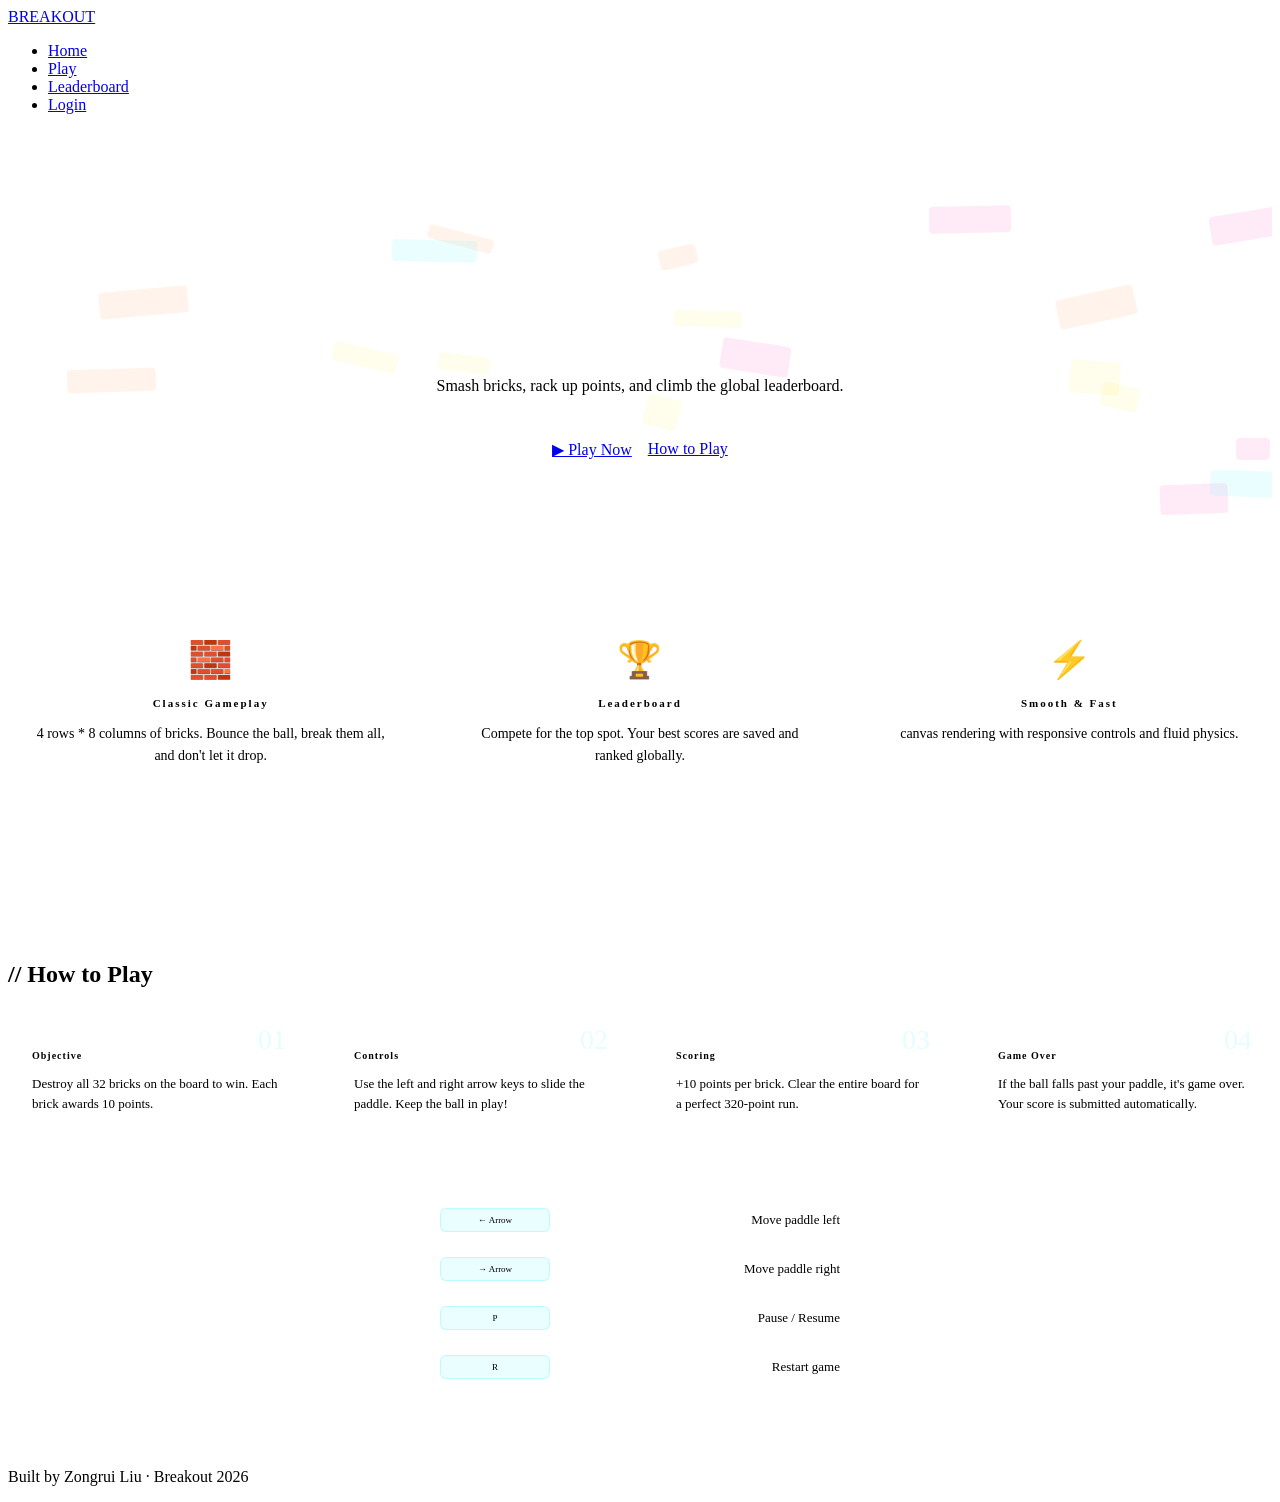
==== index.html @ d34cf81e "complete feature v1 add index and leaderboard pages" ====
<!DOCTYPE html>
<html lang="en">
<head>
  <meta charset="UTF-8">
  <meta name="viewport" content="width=device-width, initial-scale=1.0">
  <meta name="author" content="Zongrui Liu">
  <meta name="description" content="Breakout — a classic arcade brick-breaker game.">
  <title>Breakout — Home</title>
  <link rel="stylesheet" href="style.css">
  <style>
    /* ── HERO ── */
    .hero {
      display: flex;
      flex-direction: column;
      align-items: center;
      justify-content: center;
      text-align: center;
      padding: 100px 20px 80px;
      position: relative;
    }

    .hero-title {
      font-family: var(--font-display);
      font-size: clamp(32px, 6vw, 56px);
      color: #fff;
      letter-spacing: 8px;
      margin-bottom: 8px;
      position: relative;
      animation: float 4s ease-in-out infinite;
    }

    .hero-title span {
      background: linear-gradient(135deg, var(--neon-cyan), var(--neon-magenta));
      -webkit-background-clip: text;
      -webkit-text-fill-color: transparent;
      background-clip: text;
    }

    .hero-sub {
      font-size: 16px;
      color: var(--text-muted);
      max-width: 440px;
      line-height: 1.7;
      margin: 24px 0 40px;
    }

    .hero-actions {
      display: flex;
      gap: 16px;
      flex-wrap: wrap;
      justify-content: center;
    }

    /* ── DECORATIVE BRICKS ── */
    .hero-bricks {
      position: absolute;
      inset: 0;
      overflow: hidden;
      pointer-events: none;
      z-index: -1;
    }

    .hero-brick {
      position: absolute;
      border-radius: 4px;
      opacity: 0.08;
    }

    /* ── FEATURES ── */
    .features {
      padding: 60px 0;
    }

    .features-grid {
      display: grid;
      grid-template-columns: repeat(auto-fit, minmax(260px, 1fr));
      gap: 24px;
    }

    .feature-card {
      text-align: center;
      padding: 40px 24px;
    }

    .feature-icon {
      font-size: 36px;
      margin-bottom: 16px;
    }

    .feature-card h3 {
      font-family: var(--font-display);
      font-size: 11px;
      color: var(--neon-yellow);
      margin-bottom: 12px;
      letter-spacing: 2px;
    }

    .feature-card p {
      color: var(--text-muted);
      font-size: 14px;
      line-height: 1.6;
    }

    /* ── HOW TO PLAY ── */
    .how-to-play {
      padding: 60px 0;
    }

    .rules-grid {
      display: grid;
      grid-template-columns: repeat(auto-fit, minmax(220px, 1fr));
      gap: 24px;
    }

    .rule-card {
      padding: 28px 24px;
      position: relative;
    }

    .rule-number {
      font-family: var(--font-display);
      font-size: 28px;
      color: rgba(0, 240, 255, 0.1);
      position: absolute;
      top: 16px;
      right: 20px;
    }

    .rule-card h4 {
      font-family: var(--font-display);
      font-size: 10px;
      color: var(--neon-cyan);
      margin-bottom: 10px;
      letter-spacing: 1px;
    }

    .rule-card p {
      color: var(--text-muted);
      font-size: 13px;
      line-height: 1.6;
    }

    .controls-table {
      width: 100%;
      max-width: 400px;
      margin: 40px auto 0;
    }

    .controls-table .key {
      display: inline-block;
      padding: 6px 14px;
      background: rgba(0, 240, 255, 0.08);
      border: 1px solid rgba(0, 240, 255, 0.2);
      border-radius: 6px;
      font-family: var(--font-display);
      font-size: 9px;
      color: var(--neon-cyan);
      min-width: 80px;
      text-align: center;
    }

    .controls-row {
      display: flex;
      align-items: center;
      justify-content: space-between;
      padding: 12px 0;
      border-bottom: 1px solid rgba(255,255,255,0.04);
    }

    .controls-row span:last-child {
      color: var(--text-muted);
      font-size: 13px;
    }
  </style>
</head>
<body>

  <!-- NAV -->
  <nav>
    <a href="index.html" class="nav-logo">BREAKOUT</a>
    <ul class="nav-links">
      <li><a href="index.html" class="active">Home</a></li>
      <li><a href="game.html">Play</a></li>
      <li><a href="leaderboard.html">Leaderboard</a></li>
      <li><a href="login.html" id="nav-auth-link">Login</a></li>
    </ul>
  </nav>

  <!-- HERO -->
  <section class="hero">
    <div class="hero-bricks" id="heroBricks"></div>
    <h1 class="hero-title fade-in"><span>BREAKOUT</span></h1>
    <p class="hero-sub fade-in fade-in-delay-1">
      Smash bricks, rack up points, and climb the global leaderboard.
    </p>
    <div class="hero-actions fade-in fade-in-delay-2">
      <a href="game.html" class="btn btn-primary">▶ Play Now</a>
      <a href="#how-to-play" class="btn btn-secondary">How to Play</a>
    </div>
  </section>

  <!-- FEATURES -->
  <section class="features">
    <div class="container">
      <div class="features-grid">
        <div class="card feature-card fade-in fade-in-delay-1">
          <div class="feature-icon">🧱</div>
          <h3>Classic Gameplay</h3>
          <p>4 rows * 8 columns of bricks. Bounce the ball, break them all, and don't let it drop.</p>
        </div>
        <div class="card feature-card fade-in fade-in-delay-2">
          <div class="feature-icon">🏆</div>
          <h3>Leaderboard</h3>
          <p>Compete for the top spot. Your best scores are saved and ranked globally.</p>
        </div>
        <div class="card feature-card fade-in fade-in-delay-3">
          <div class="feature-icon">⚡</div>
          <h3>Smooth &amp; Fast</h3>
          <p>canvas rendering with responsive controls and fluid physics.</p>
        </div>
      </div>
    </div>
  </section>

  <!-- HOW TO PLAY -->
  <section class="how-to-play" id="how-to-play">
    <div class="container">
      <h2 class="section-title text-center fade-in">// How to Play</h2>

      <div class="rules-grid">
        <div class="card rule-card fade-in fade-in-delay-1">
          <span class="rule-number">01</span>
          <h4>Objective</h4>
          <p>Destroy all 32 bricks on the board to win. Each brick awards 10 points.</p>
        </div>
        <div class="card rule-card fade-in fade-in-delay-2">
          <span class="rule-number">02</span>
          <h4>Controls</h4>
          <p>Use the left and right arrow keys to slide the paddle. Keep the ball in play!</p>
        </div>
        <div class="card rule-card fade-in fade-in-delay-3">
          <span class="rule-number">03</span>
          <h4>Scoring</h4>
          <p>+10 points per brick. Clear the entire board for a perfect 320-point run.</p>
        </div>
        <div class="card rule-card fade-in fade-in-delay-4">
          <span class="rule-number">04</span>
          <h4>Game Over</h4>
          <p>If the ball falls past your paddle, it's game over. Your score is submitted automatically.</p>
        </div>
      </div>

      <div class="controls-table fade-in fade-in-delay-3">
        <div class="controls-row">
          <span class="key">← Arrow</span>
          <span>Move paddle left</span>
        </div>
        <div class="controls-row">
          <span class="key">→ Arrow</span>
          <span>Move paddle right</span>
        </div>
        <div class="controls-row">
          <span class="key">P</span>
          <span>Pause / Resume</span>
        </div>
        <div class="controls-row">
          <span class="key">R</span>
          <span>Restart game</span>
        </div>
      </div>
    </div>
  </section>

  <!-- FOOTER -->
  <footer>
    <p>Built by <span>Zongrui Liu</span> · Breakout 2026</p>
  </footer>

  <script>
    // Generate decorative floating bricks in the hero
    const bricksContainer = document.getElementById('heroBricks');
    const colors = ['#00f0ff', '#ff00aa', '#ffe600', '#39ff14', '#ff6a00'];
    for (let i = 0; i < 18; i++) {
      const brick = document.createElement('div');
      brick.className = 'hero-brick';
      brick.style.width = (30 + Math.random() * 60) + 'px';
      brick.style.height = (14 + Math.random() * 20) + 'px';
      brick.style.left = Math.random() * 100 + '%';
      brick.style.top = Math.random() * 100 + '%';
      brick.style.background = colors[Math.floor(Math.random() * colors.length)];
      brick.style.transform = `rotate(${Math.random() * 30 - 15}deg)`;
      bricksContainer.appendChild(brick);
    }

    // Update nav auth link based on login state
    const user = JSON.parse(localStorage.getItem('breakout_user') || 'null');
    if (user) {
      const link = document.getElementById('nav-auth-link');
      link.textContent = user.username;
      link.href = '#';
      link.addEventListener('click', (e) => {
        e.preventDefault();
        if (confirm('Log out?')) {
          localStorage.removeItem('breakout_user');
          location.reload();
        }
      });
    }
  </script>
</body>
</html>
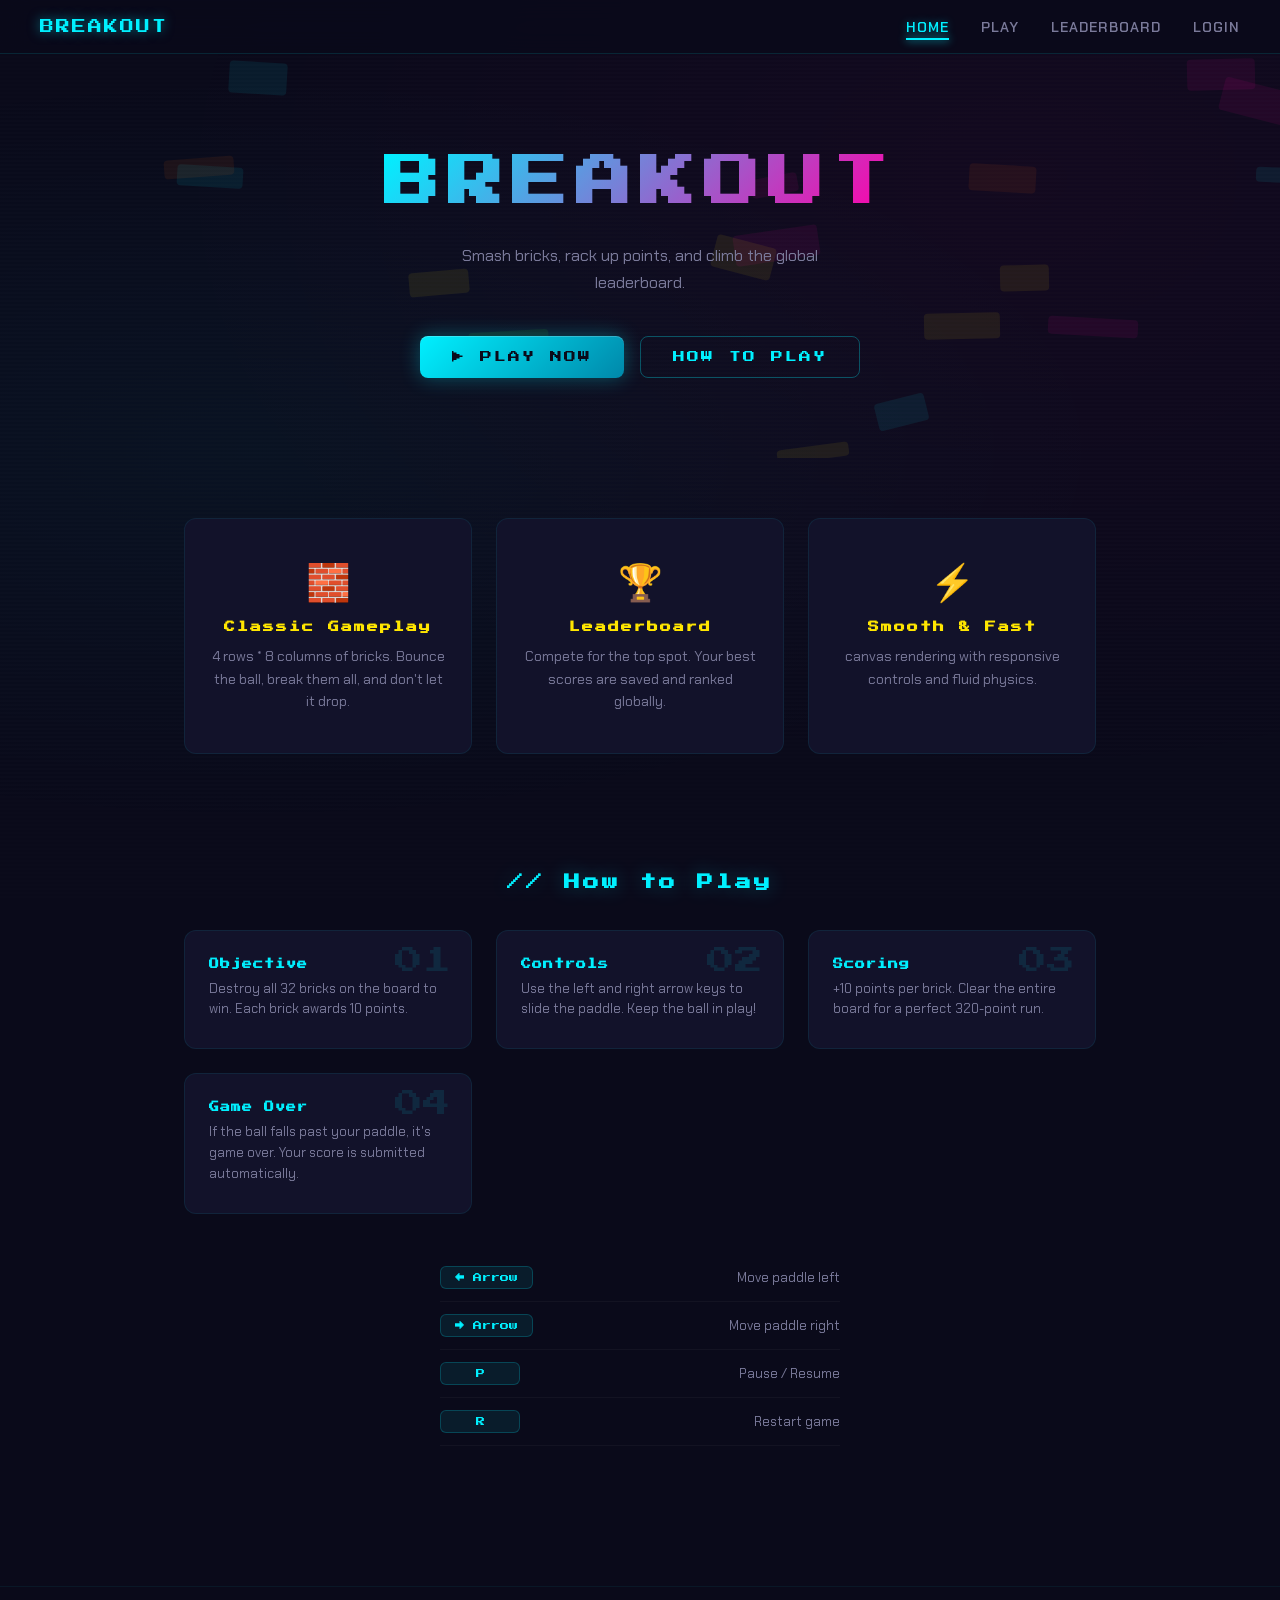
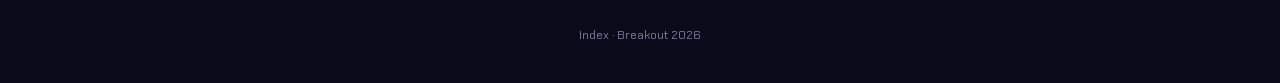
==== commit 48a6a201: "minor fix" ====
--- a/index.html
+++ b/index.html
@@ -3,7 +3,7 @@
 <head>
   <meta charset="UTF-8">
   <meta name="viewport" content="width=device-width, initial-scale=1.0">
-  <meta name="author" content="Zongrui Liu">
+  <meta name="author" content="">
   <meta name="description" content="Breakout — a classic arcade brick-breaker game.">
   <title>Breakout — Home</title>
   <link rel="stylesheet" href="style.css">
@@ -273,7 +273,7 @@
 
   <!-- FOOTER -->
   <footer>
-    <p>Built by <span>Zongrui Liu</span> · Breakout 2026</p>
+    <p>Index · Breakout 2026</p>
   </footer>
 
   <script>
--- a/style.css
+++ b/style.css
@@ -0,0 +1,366 @@
+@import url('https://fonts.googleapis.com/css2?family=Press+Start+2P&family=Chakra+Petch:wght@400;600;700&display=swap');
+
+:root {
+  --bg-dark: #0a0a1a;
+  --bg-card: #12122a;
+  --bg-card-hover: #1a1a3a;
+  --neon-cyan: #00f0ff;
+  --neon-magenta: #ff00aa;
+  --neon-yellow: #ffe600;
+  --neon-green: #39ff14;
+  --neon-orange: #ff6a00;
+  --text-primary: #e8e8f0;
+  --text-muted: #7a7a9a;
+  --border-glow: rgba(0, 240, 255, 0.3);
+  --danger: #ff3355;
+  --radius: 8px;
+  --font-display: 'Press Start 2P', monospace;
+  --font-body: 'Chakra Petch', sans-serif;
+}
+
+*, *::before, *::after {
+  box-sizing: border-box;
+  margin: 0;
+  padding: 0;
+}
+
+html {
+  scroll-behavior: smooth;
+}
+
+body {
+  background: var(--bg-dark);
+  color: var(--text-primary);
+  font-family: var(--font-body);
+  min-height: 100vh;
+  overflow-x: hidden;
+  position: relative;
+}
+
+body::before {
+  content: '';
+  position: fixed;
+  inset: 0;
+  background:
+    radial-gradient(ellipse at 20% 50%, rgba(0, 240, 255, 0.04) 0%, transparent 60%),
+    radial-gradient(ellipse at 80% 20%, rgba(255, 0, 170, 0.04) 0%, transparent 60%),
+    repeating-linear-gradient(0deg, transparent, transparent 2px, rgba(255,255,255,0.008) 2px, rgba(255,255,255,0.008) 4px);
+  pointer-events: none;
+  z-index: 0;
+}
+
+/* ── NAV ── */
+nav {
+  position: sticky;
+  top: 0;
+  z-index: 100;
+  display: flex;
+  align-items: center;
+  justify-content: space-between;
+  padding: 16px 40px;
+  background: rgba(10, 10, 26, 0.85);
+  backdrop-filter: blur(16px);
+  border-bottom: 1px solid rgba(0, 240, 255, 0.12);
+}
+
+.nav-logo {
+  font-family: var(--font-display);
+  font-size: 14px;
+  color: var(--neon-cyan);
+  text-decoration: none;
+  text-shadow: 0 0 12px rgba(0, 240, 255, 0.5);
+  letter-spacing: 2px;
+}
+
+.nav-links {
+  display: flex;
+  gap: 32px;
+  list-style: none;
+}
+
+.nav-links a {
+  color: var(--text-muted);
+  text-decoration: none;
+  font-family: var(--font-body);
+  font-weight: 600;
+  font-size: 14px;
+  letter-spacing: 1px;
+  text-transform: uppercase;
+  transition: color 0.25s, text-shadow 0.25s;
+  position: relative;
+}
+
+.nav-links a::after {
+  content: '';
+  position: absolute;
+  bottom: -4px;
+  left: 0;
+  width: 0;
+  height: 2px;
+  background: var(--neon-cyan);
+  box-shadow: 0 0 8px var(--neon-cyan);
+  transition: width 0.3s;
+}
+
+.nav-links a:hover, .nav-links a.active {
+  color: var(--neon-cyan);
+  text-shadow: 0 0 8px rgba(0, 240, 255, 0.4);
+}
+
+.nav-links a:hover::after, .nav-links a.active::after {
+  width: 100%;
+}
+
+/* ── BUTTONS ── */
+.btn {
+  display: inline-flex;
+  align-items: center;
+  justify-content: center;
+  gap: 8px;
+  padding: 14px 32px;
+  font-family: var(--font-display);
+  font-size: 12px;
+  border: none;
+  border-radius: var(--radius);
+  cursor: pointer;
+  text-decoration: none;
+  text-transform: uppercase;
+  letter-spacing: 2px;
+  transition: all 0.3s;
+  position: relative;
+  overflow: hidden;
+}
+
+.btn-primary {
+  background: linear-gradient(135deg, var(--neon-cyan), #0088aa);
+  color: var(--bg-dark);
+  box-shadow: 0 0 20px rgba(0, 240, 255, 0.3), inset 0 1px 0 rgba(255,255,255,0.2);
+}
+
+.btn-primary:hover {
+  transform: translateY(-2px);
+  box-shadow: 0 0 40px rgba(0, 240, 255, 0.5), inset 0 1px 0 rgba(255,255,255,0.2);
+}
+
+.btn-secondary {
+  background: transparent;
+  color: var(--neon-cyan);
+  border: 1px solid var(--border-glow);
+}
+
+.btn-secondary:hover {
+  background: rgba(0, 240, 255, 0.08);
+  border-color: var(--neon-cyan);
+  box-shadow: 0 0 20px rgba(0, 240, 255, 0.15);
+}
+
+.btn-danger {
+  background: linear-gradient(135deg, var(--danger), #aa0022);
+  color: #fff;
+}
+
+.btn-small {
+  padding: 8px 16px;
+  font-size: 9px;
+}
+
+/* ── CARDS ── */
+.card {
+  background: var(--bg-card);
+  border: 1px solid rgba(0, 240, 255, 0.08);
+  border-radius: 12px;
+  padding: 32px;
+  position: relative;
+  transition: border-color 0.3s, box-shadow 0.3s;
+}
+
+.card:hover {
+  border-color: var(--border-glow);
+  box-shadow: 0 0 30px rgba(0, 240, 255, 0.06);
+}
+
+/* ── FORM ── */
+.form-group {
+  margin-bottom: 20px;
+}
+
+.form-group label {
+  display: block;
+  font-family: var(--font-display);
+  font-size: 9px;
+  color: var(--neon-cyan);
+  margin-bottom: 8px;
+  letter-spacing: 2px;
+  text-transform: uppercase;
+}
+
+.form-group input {
+  width: 100%;
+  padding: 14px 16px;
+  background: rgba(0, 0, 0, 0.4);
+  border: 1px solid rgba(0, 240, 255, 0.15);
+  border-radius: var(--radius);
+  color: var(--text-primary);
+  font-family: var(--font-body);
+  font-size: 15px;
+  outline: none;
+  transition: border-color 0.3s, box-shadow 0.3s;
+}
+
+.form-group input:focus {
+  border-color: var(--neon-cyan);
+  box-shadow: 0 0 12px rgba(0, 240, 255, 0.15);
+}
+
+.form-error {
+  color: var(--danger);
+  font-size: 12px;
+  margin-top: 6px;
+  display: none;
+}
+
+/* ── FOOTER ── */
+footer {
+  text-align: center;
+  padding: 40px 20px;
+  color: var(--text-muted);
+  font-size: 12px;
+  border-top: 1px solid rgba(0, 240, 255, 0.06);
+  margin-top: 80px;
+}
+
+footer span {
+  color: var(--neon-cyan);
+}
+
+/* ── UTILITIES ── */
+.container {
+  width: 100%;
+  max-width: 960px;
+  margin: 0 auto;
+  padding: 0 24px;
+  position: relative;
+  z-index: 1;
+}
+
+.text-center { text-align: center; }
+
+.section-title {
+  font-family: var(--font-display);
+  font-size: 16px;
+  color: var(--neon-cyan);
+  text-shadow: 0 0 20px rgba(0, 240, 255, 0.3);
+  margin-bottom: 40px;
+  letter-spacing: 3px;
+}
+
+/* ── ANIMATIONS ── */
+
+@keyframes pulseGlow {
+  0%, 100% { box-shadow: 0 0 20px rgba(0, 240, 255, 0.3); }
+  50% { box-shadow: 0 0 40px rgba(0, 240, 255, 0.6); }
+}
+
+@keyframes fadeInUp {
+  from { opacity: 0; transform: translateY(30px); }
+  to { opacity: 1; transform: translateY(0); }
+}
+
+.fade-in {
+  animation: fadeInUp 0.6s ease-out both;
+}
+
+.pulseGlow {
+  animation: pulseGlow 1s ease-out both;
+}
+
+.fade-in-delay-1 { animation-delay: 0.15s; }
+.fade-in-delay-2 { animation-delay: 0.3s; }
+.fade-in-delay-3 { animation-delay: 0.45s; }
+.fade-in-delay-4 { animation-delay: 0.6s; }
+
+/* ── TOAST ── */
+.toast {
+  position: fixed;
+  bottom: 30px;
+  left: 50%;
+  transform: translateX(-50%) translateY(100px);
+  padding: 14px 28px;
+  border-radius: var(--radius);
+  font-family: var(--font-body);
+  font-size: 14px;
+  font-weight: 600;
+  z-index: 9999;
+  transition: transform 0.4s cubic-bezier(0.34, 1.56, 0.64, 1);
+  pointer-events: none;
+}
+
+.toast.show {
+  transform: translateX(-50%) translateY(0);
+}
+
+.toast-success {
+  background: rgba(57, 255, 20, 0.15);
+  border: 1px solid var(--neon-green);
+  color: var(--neon-green);
+}
+
+.toast-error {
+  background: rgba(255, 51, 85, 0.15);
+  border: 1px solid var(--danger);
+  color: var(--danger);
+}
+
+/* ── TABLE ── */
+.lb-table {
+  width: 100%;
+  border-collapse: separate;
+  border-spacing: 0 6px;
+}
+
+.lb-table thead th {
+  font-family: var(--font-display);
+  font-size: 9px;
+  color: var(--text-muted);
+  text-transform: uppercase;
+  letter-spacing: 2px;
+  padding: 12px 16px;
+  text-align: left;
+  border-bottom: 1px solid rgba(0, 240, 255, 0.1);
+}
+
+.lb-table tbody tr {
+  background: var(--bg-card);
+  transition: background 0.2s;
+}
+
+.lb-table tbody tr:hover {
+  background: var(--bg-card-hover);
+}
+
+.lb-table td {
+  padding: 14px 16px;
+  font-size: 14px;
+}
+
+.lb-table td:first-child {
+  border-radius: var(--radius) 0 0 var(--radius);
+}
+
+.lb-table td:last-child {
+  border-radius: 0 var(--radius) var(--radius) 0;
+}
+
+.rank-gold { color: var(--neon-yellow); font-family: var(--font-display); font-size: 12px; }
+.rank-silver { color: #c0c0c0; font-family: var(--font-display); font-size: 12px; }
+.rank-bronze { color: #cd7f32; font-family: var(--font-display); font-size: 12px; }
+
+/* ── RESPONSIVE ── */
+@media (max-width: 640px) {
+  nav { padding: 12px 16px; flex-wrap: wrap; gap: 12px; }
+  .nav-links { gap: 16px; }
+  .nav-links a { font-size: 11px; }
+  .container { padding: 0 16px; }
+  .section-title { font-size: 13px; }
+  .btn { padding: 12px 20px; font-size: 10px; }
+}
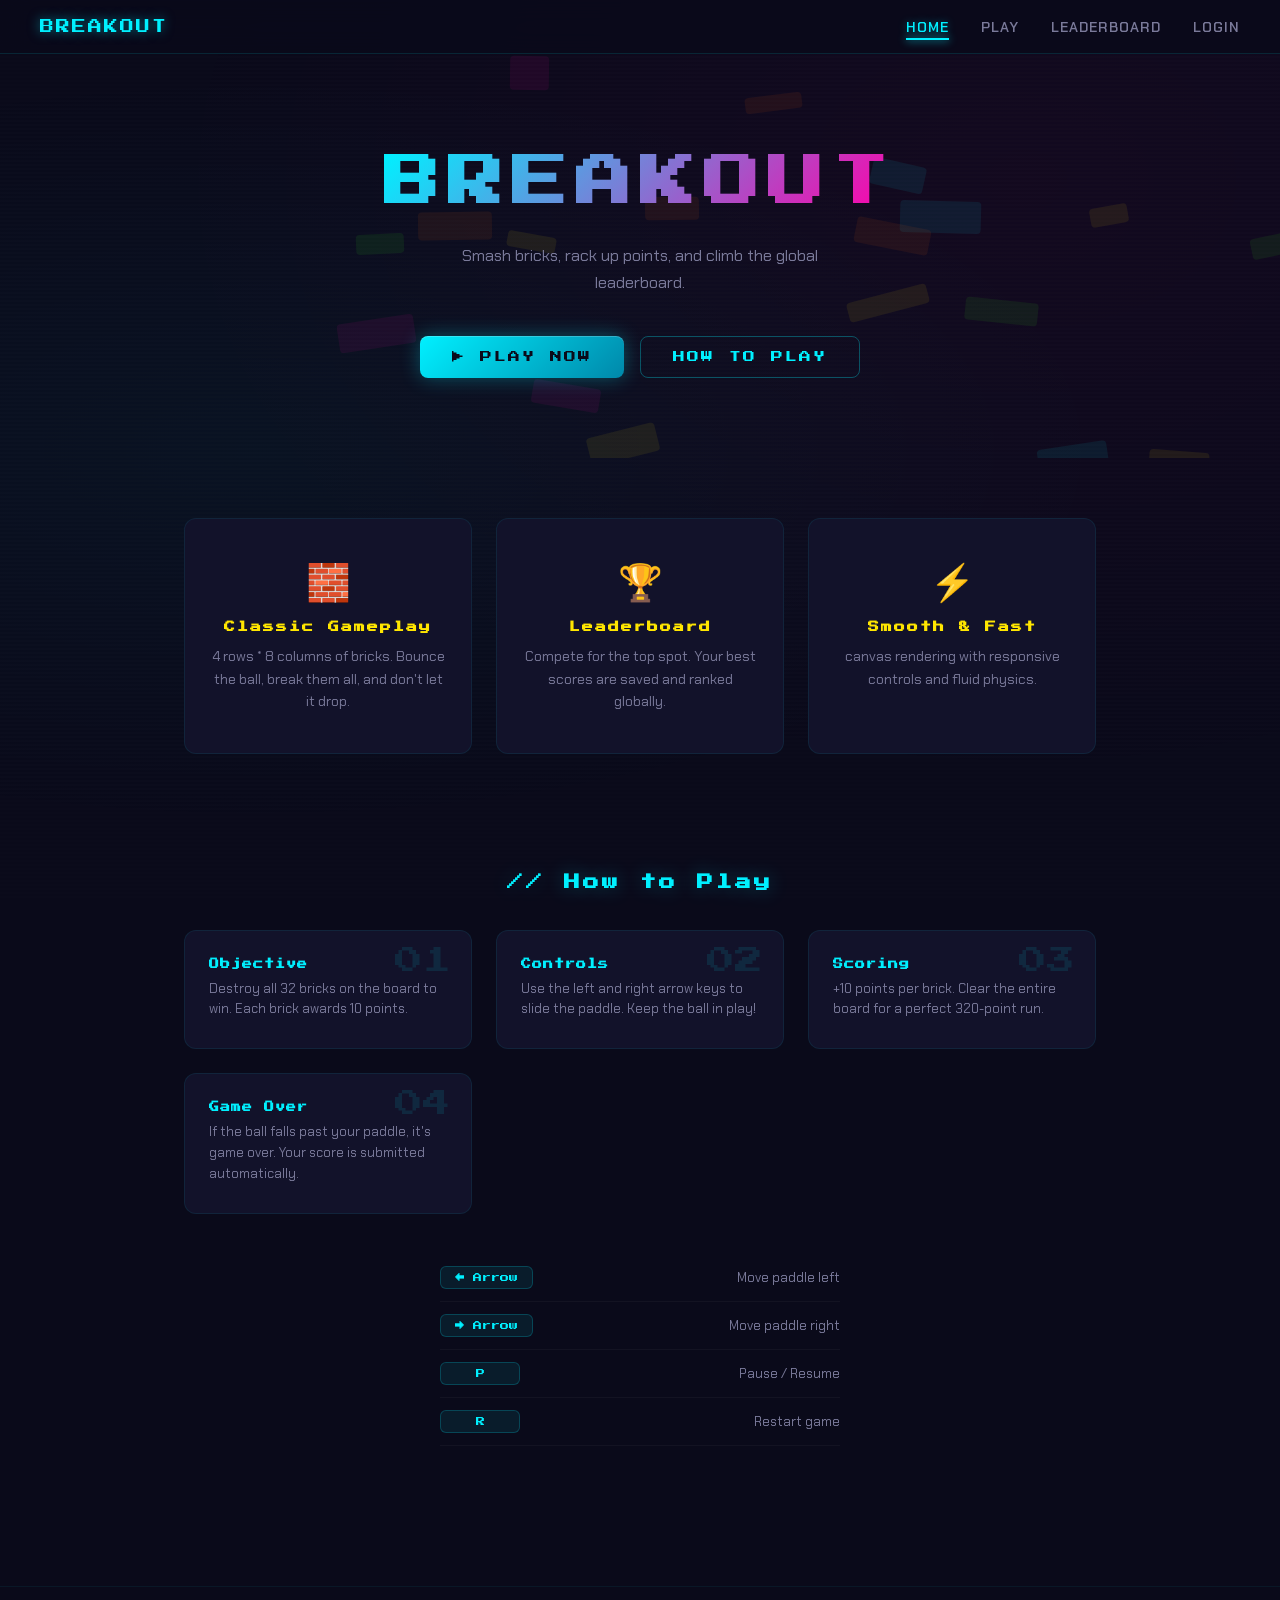
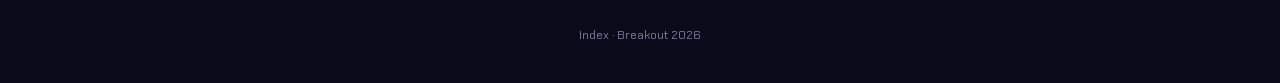
==== commit f0f7c2cd: "Separate css/js/php from html and kept in include folder" ====
--- a/index.html
+++ b/index.html
@@ -6,172 +6,9 @@
   <meta name="author" content="">
   <meta name="description" content="Breakout — a classic arcade brick-breaker game.">
   <title>Breakout — Home</title>
-  <link rel="stylesheet" href="style.css">
-  <style>
-    /* ── HERO ── */
-    .hero {
-      display: flex;
-      flex-direction: column;
-      align-items: center;
-      justify-content: center;
-      text-align: center;
-      padding: 100px 20px 80px;
-      position: relative;
-    }
-
-    .hero-title {
-      font-family: var(--font-display);
-      font-size: clamp(32px, 6vw, 56px);
-      color: #fff;
-      letter-spacing: 8px;
-      margin-bottom: 8px;
-      position: relative;
-      animation: float 4s ease-in-out infinite;
-    }
-
-    .hero-title span {
-      background: linear-gradient(135deg, var(--neon-cyan), var(--neon-magenta));
-      -webkit-background-clip: text;
-      -webkit-text-fill-color: transparent;
-      background-clip: text;
-    }
-
-    .hero-sub {
-      font-size: 16px;
-      color: var(--text-muted);
-      max-width: 440px;
-      line-height: 1.7;
-      margin: 24px 0 40px;
-    }
-
-    .hero-actions {
-      display: flex;
-      gap: 16px;
-      flex-wrap: wrap;
-      justify-content: center;
-    }
-
-    /* ── DECORATIVE BRICKS ── */
-    .hero-bricks {
-      position: absolute;
-      inset: 0;
-      overflow: hidden;
-      pointer-events: none;
-      z-index: -1;
-    }
-
-    .hero-brick {
-      position: absolute;
-      border-radius: 4px;
-      opacity: 0.08;
-    }
-
-    /* ── FEATURES ── */
-    .features {
-      padding: 60px 0;
-    }
-
-    .features-grid {
-      display: grid;
-      grid-template-columns: repeat(auto-fit, minmax(260px, 1fr));
-      gap: 24px;
-    }
-
-    .feature-card {
-      text-align: center;
-      padding: 40px 24px;
-    }
-
-    .feature-icon {
-      font-size: 36px;
-      margin-bottom: 16px;
-    }
-
-    .feature-card h3 {
-      font-family: var(--font-display);
-      font-size: 11px;
-      color: var(--neon-yellow);
-      margin-bottom: 12px;
-      letter-spacing: 2px;
-    }
-
-    .feature-card p {
-      color: var(--text-muted);
-      font-size: 14px;
-      line-height: 1.6;
-    }
-
-    /* ── HOW TO PLAY ── */
-    .how-to-play {
-      padding: 60px 0;
-    }
-
-    .rules-grid {
-      display: grid;
-      grid-template-columns: repeat(auto-fit, minmax(220px, 1fr));
-      gap: 24px;
-    }
-
-    .rule-card {
-      padding: 28px 24px;
-      position: relative;
-    }
-
-    .rule-number {
-      font-family: var(--font-display);
-      font-size: 28px;
-      color: rgba(0, 240, 255, 0.1);
-      position: absolute;
-      top: 16px;
-      right: 20px;
-    }
-
-    .rule-card h4 {
-      font-family: var(--font-display);
-      font-size: 10px;
-      color: var(--neon-cyan);
-      margin-bottom: 10px;
-      letter-spacing: 1px;
-    }
-
-    .rule-card p {
-      color: var(--text-muted);
-      font-size: 13px;
-      line-height: 1.6;
-    }
-
-    .controls-table {
-      width: 100%;
-      max-width: 400px;
-      margin: 40px auto 0;
-    }
-
-    .controls-table .key {
-      display: inline-block;
-      padding: 6px 14px;
-      background: rgba(0, 240, 255, 0.08);
-      border: 1px solid rgba(0, 240, 255, 0.2);
-      border-radius: 6px;
-      font-family: var(--font-display);
-      font-size: 9px;
-      color: var(--neon-cyan);
-      min-width: 80px;
-      text-align: center;
-    }
-
-    .controls-row {
-      display: flex;
-      align-items: center;
-      justify-content: space-between;
-      padding: 12px 0;
-      border-bottom: 1px solid rgba(255,255,255,0.04);
-    }
-
-    .controls-row span:last-child {
-      color: var(--text-muted);
-      font-size: 13px;
-    }
-  </style>
+  <link rel="stylesheet" href="include/style.css">
+  <link rel="stylesheet" href="include/index.css">
+  <script src="include/index.js" defer></script>
 </head>
 <body>
 
@@ -275,37 +112,5 @@
   <footer>
     <p>Index · Breakout 2026</p>
   </footer>
-
-  <script>
-    // Generate decorative floating bricks in the hero
-    const bricksContainer = document.getElementById('heroBricks');
-    const colors = ['#00f0ff', '#ff00aa', '#ffe600', '#39ff14', '#ff6a00'];
-    for (let i = 0; i < 18; i++) {
-      const brick = document.createElement('div');
-      brick.className = 'hero-brick';
-      brick.style.width = (30 + Math.random() * 60) + 'px';
-      brick.style.height = (14 + Math.random() * 20) + 'px';
-      brick.style.left = Math.random() * 100 + '%';
-      brick.style.top = Math.random() * 100 + '%';
-      brick.style.background = colors[Math.floor(Math.random() * colors.length)];
-      brick.style.transform = `rotate(${Math.random() * 30 - 15}deg)`;
-      bricksContainer.appendChild(brick);
-    }
-
-    // Update nav auth link based on login state
-    const user = JSON.parse(localStorage.getItem('breakout_user') || 'null');
-    if (user) {
-      const link = document.getElementById('nav-auth-link');
-      link.textContent = user.username;
-      link.href = '#';
-      link.addEventListener('click', (e) => {
-        e.preventDefault();
-        if (confirm('Log out?')) {
-          localStorage.removeItem('breakout_user');
-          location.reload();
-        }
-      });
-    }
-  </script>
 </body>
 </html>
--- a/include/style.css
+++ b/include/style.css
@@ -0,0 +1,366 @@
+@import url('https://fonts.googleapis.com/css2?family=Press+Start+2P&family=Chakra+Petch:wght@400;600;700&display=swap');
+
+:root {
+  --bg-dark: #0a0a1a;
+  --bg-card: #12122a;
+  --bg-card-hover: #1a1a3a;
+  --neon-cyan: #00f0ff;
+  --neon-magenta: #ff00aa;
+  --neon-yellow: #ffe600;
+  --neon-green: #39ff14;
+  --neon-orange: #ff6a00;
+  --text-primary: #e8e8f0;
+  --text-muted: #7a7a9a;
+  --border-glow: rgba(0, 240, 255, 0.3);
+  --danger: #ff3355;
+  --radius: 8px;
+  --font-display: 'Press Start 2P', monospace;
+  --font-body: 'Chakra Petch', sans-serif;
+}
+
+*, *::before, *::after {
+  box-sizing: border-box;
+  margin: 0;
+  padding: 0;
+}
+
+html {
+  scroll-behavior: smooth;
+}
+
+body {
+  background: var(--bg-dark);
+  color: var(--text-primary);
+  font-family: var(--font-body);
+  min-height: 100vh;
+  overflow-x: hidden;
+  position: relative;
+}
+
+body::before {
+  content: '';
+  position: fixed;
+  inset: 0;
+  background:
+    radial-gradient(ellipse at 20% 50%, rgba(0, 240, 255, 0.04) 0%, transparent 60%),
+    radial-gradient(ellipse at 80% 20%, rgba(255, 0, 170, 0.04) 0%, transparent 60%),
+    repeating-linear-gradient(0deg, transparent, transparent 2px, rgba(255,255,255,0.008) 2px, rgba(255,255,255,0.008) 4px);
+  pointer-events: none;
+  z-index: 0;
+}
+
+/* ── NAV ── */
+nav {
+  position: sticky;
+  top: 0;
+  z-index: 100;
+  display: flex;
+  align-items: center;
+  justify-content: space-between;
+  padding: 16px 40px;
+  background: rgba(10, 10, 26, 0.85);
+  backdrop-filter: blur(16px);
+  border-bottom: 1px solid rgba(0, 240, 255, 0.12);
+}
+
+.nav-logo {
+  font-family: var(--font-display);
+  font-size: 14px;
+  color: var(--neon-cyan);
+  text-decoration: none;
+  text-shadow: 0 0 12px rgba(0, 240, 255, 0.5);
+  letter-spacing: 2px;
+}
+
+.nav-links {
+  display: flex;
+  gap: 32px;
+  list-style: none;
+}
+
+.nav-links a {
+  color: var(--text-muted);
+  text-decoration: none;
+  font-family: var(--font-body);
+  font-weight: 600;
+  font-size: 14px;
+  letter-spacing: 1px;
+  text-transform: uppercase;
+  transition: color 0.25s, text-shadow 0.25s;
+  position: relative;
+}
+
+.nav-links a::after {
+  content: '';
+  position: absolute;
+  bottom: -4px;
+  left: 0;
+  width: 0;
+  height: 2px;
+  background: var(--neon-cyan);
+  box-shadow: 0 0 8px var(--neon-cyan);
+  transition: width 0.3s;
+}
+
+.nav-links a:hover, .nav-links a.active {
+  color: var(--neon-cyan);
+  text-shadow: 0 0 8px rgba(0, 240, 255, 0.4);
+}
+
+.nav-links a:hover::after, .nav-links a.active::after {
+  width: 100%;
+}
+
+/* ── BUTTONS ── */
+.btn {
+  display: inline-flex;
+  align-items: center;
+  justify-content: center;
+  gap: 8px;
+  padding: 14px 32px;
+  font-family: var(--font-display);
+  font-size: 12px;
+  border: none;
+  border-radius: var(--radius);
+  cursor: pointer;
+  text-decoration: none;
+  text-transform: uppercase;
+  letter-spacing: 2px;
+  transition: all 0.3s;
+  position: relative;
+  overflow: hidden;
+}
+
+.btn-primary {
+  background: linear-gradient(135deg, var(--neon-cyan), #0088aa);
+  color: var(--bg-dark);
+  box-shadow: 0 0 20px rgba(0, 240, 255, 0.3), inset 0 1px 0 rgba(255,255,255,0.2);
+}
+
+.btn-primary:hover {
+  transform: translateY(-2px);
+  box-shadow: 0 0 40px rgba(0, 240, 255, 0.5), inset 0 1px 0 rgba(255,255,255,0.2);
+}
+
+.btn-secondary {
+  background: transparent;
+  color: var(--neon-cyan);
+  border: 1px solid var(--border-glow);
+}
+
+.btn-secondary:hover {
+  background: rgba(0, 240, 255, 0.08);
+  border-color: var(--neon-cyan);
+  box-shadow: 0 0 20px rgba(0, 240, 255, 0.15);
+}
+
+.btn-danger {
+  background: linear-gradient(135deg, var(--danger), #aa0022);
+  color: #fff;
+}
+
+.btn-small {
+  padding: 8px 16px;
+  font-size: 9px;
+}
+
+/* ── CARDS ── */
+.card {
+  background: var(--bg-card);
+  border: 1px solid rgba(0, 240, 255, 0.08);
+  border-radius: 12px;
+  padding: 32px;
+  position: relative;
+  transition: border-color 0.3s, box-shadow 0.3s;
+}
+
+.card:hover {
+  border-color: var(--border-glow);
+  box-shadow: 0 0 30px rgba(0, 240, 255, 0.06);
+}
+
+/* ── FORM ── */
+.form-group {
+  margin-bottom: 20px;
+}
+
+.form-group label {
+  display: block;
+  font-family: var(--font-display);
+  font-size: 9px;
+  color: var(--neon-cyan);
+  margin-bottom: 8px;
+  letter-spacing: 2px;
+  text-transform: uppercase;
+}
+
+.form-group input {
+  width: 100%;
+  padding: 14px 16px;
+  background: rgba(0, 0, 0, 0.4);
+  border: 1px solid rgba(0, 240, 255, 0.15);
+  border-radius: var(--radius);
+  color: var(--text-primary);
+  font-family: var(--font-body);
+  font-size: 15px;
+  outline: none;
+  transition: border-color 0.3s, box-shadow 0.3s;
+}
+
+.form-group input:focus {
+  border-color: var(--neon-cyan);
+  box-shadow: 0 0 12px rgba(0, 240, 255, 0.15);
+}
+
+.form-error {
+  color: var(--danger);
+  font-size: 12px;
+  margin-top: 6px;
+  display: none;
+}
+
+/* ── FOOTER ── */
+footer {
+  text-align: center;
+  padding: 40px 20px;
+  color: var(--text-muted);
+  font-size: 12px;
+  border-top: 1px solid rgba(0, 240, 255, 0.06);
+  margin-top: 80px;
+}
+
+footer span {
+  color: var(--neon-cyan);
+}
+
+/* ── UTILITIES ── */
+.container {
+  width: 100%;
+  max-width: 960px;
+  margin: 0 auto;
+  padding: 0 24px;
+  position: relative;
+  z-index: 1;
+}
+
+.text-center { text-align: center; }
+
+.section-title {
+  font-family: var(--font-display);
+  font-size: 16px;
+  color: var(--neon-cyan);
+  text-shadow: 0 0 20px rgba(0, 240, 255, 0.3);
+  margin-bottom: 40px;
+  letter-spacing: 3px;
+}
+
+/* ── ANIMATIONS ── */
+
+@keyframes pulseGlow {
+  0%, 100% { box-shadow: 0 0 20px rgba(0, 240, 255, 0.3); }
+  50% { box-shadow: 0 0 40px rgba(0, 240, 255, 0.6); }
+}
+
+@keyframes fadeInUp {
+  from { opacity: 0; transform: translateY(30px); }
+  to { opacity: 1; transform: translateY(0); }
+}
+
+.fade-in {
+  animation: fadeInUp 0.6s ease-out both;
+}
+
+.pulseGlow {
+  animation: pulseGlow 1s ease-out both;
+}
+
+.fade-in-delay-1 { animation-delay: 0.15s; }
+.fade-in-delay-2 { animation-delay: 0.3s; }
+.fade-in-delay-3 { animation-delay: 0.45s; }
+.fade-in-delay-4 { animation-delay: 0.6s; }
+
+/* ── TOAST ── */
+.toast {
+  position: fixed;
+  bottom: 30px;
+  left: 50%;
+  transform: translateX(-50%) translateY(100px);
+  padding: 14px 28px;
+  border-radius: var(--radius);
+  font-family: var(--font-body);
+  font-size: 14px;
+  font-weight: 600;
+  z-index: 9999;
+  transition: transform 0.4s cubic-bezier(0.34, 1.56, 0.64, 1);
+  pointer-events: none;
+}
+
+.toast.show {
+  transform: translateX(-50%) translateY(0);
+}
+
+.toast-success {
+  background: rgba(57, 255, 20, 0.15);
+  border: 1px solid var(--neon-green);
+  color: var(--neon-green);
+}
+
+.toast-error {
+  background: rgba(255, 51, 85, 0.15);
+  border: 1px solid var(--danger);
+  color: var(--danger);
+}
+
+/* ── TABLE ── */
+.lb-table {
+  width: 100%;
+  border-collapse: separate;
+  border-spacing: 0 6px;
+}
+
+.lb-table thead th {
+  font-family: var(--font-display);
+  font-size: 9px;
+  color: var(--text-muted);
+  text-transform: uppercase;
+  letter-spacing: 2px;
+  padding: 12px 16px;
+  text-align: left;
+  border-bottom: 1px solid rgba(0, 240, 255, 0.1);
+}
+
+.lb-table tbody tr {
+  background: var(--bg-card);
+  transition: background 0.2s;
+}
+
+.lb-table tbody tr:hover {
+  background: var(--bg-card-hover);
+}
+
+.lb-table td {
+  padding: 14px 16px;
+  font-size: 14px;
+}
+
+.lb-table td:first-child {
+  border-radius: var(--radius) 0 0 var(--radius);
+}
+
+.lb-table td:last-child {
+  border-radius: 0 var(--radius) var(--radius) 0;
+}
+
+.rank-gold { color: var(--neon-yellow); font-family: var(--font-display); font-size: 12px; }
+.rank-silver { color: #c0c0c0; font-family: var(--font-display); font-size: 12px; }
+.rank-bronze { color: #cd7f32; font-family: var(--font-display); font-size: 12px; }
+
+/* ── RESPONSIVE ── */
+@media (max-width: 640px) {
+  nav { padding: 12px 16px; flex-wrap: wrap; gap: 12px; }
+  .nav-links { gap: 16px; }
+  .nav-links a { font-size: 11px; }
+  .container { padding: 0 16px; }
+  .section-title { font-size: 13px; }
+  .btn { padding: 12px 20px; font-size: 10px; }
+}
--- a/include/index.css
+++ b/include/index.css
@@ -0,0 +1,163 @@
+/* ── HERO ── */
+.hero {
+    display: flex;
+    flex-direction: column;
+    align-items: center;
+    justify-content: center;
+    text-align: center;
+    padding: 100px 20px 80px;
+    position: relative;
+}
+
+.hero-title {
+    font-family: var(--font-display);
+    font-size: clamp(32px, 6vw, 56px);
+    color: #fff;
+    letter-spacing: 8px;
+    margin-bottom: 8px;
+    position: relative;
+    animation: float 4s ease-in-out infinite;
+}
+
+.hero-title span {
+    background: linear-gradient(135deg, var(--neon-cyan), var(--neon-magenta));
+    -webkit-background-clip: text;
+    -webkit-text-fill-color: transparent;
+    background-clip: text;
+}
+
+.hero-sub {
+    font-size: 16px;
+    color: var(--text-muted);
+    max-width: 440px;
+    line-height: 1.7;
+    margin: 24px 0 40px;
+}
+
+.hero-actions {
+    display: flex;
+    gap: 16px;
+    flex-wrap: wrap;
+    justify-content: center;
+}
+
+/* ── DECORATIVE BRICKS ── */
+.hero-bricks {
+    position: absolute;
+    inset: 0;
+    overflow: hidden;
+    pointer-events: none;
+    z-index: -1;
+}
+
+.hero-brick {
+    position: absolute;
+    border-radius: 4px;
+    opacity: 0.08;
+}
+
+/* ── FEATURES ── */
+.features {
+    padding: 60px 0;
+}
+
+.features-grid {
+    display: grid;
+    grid-template-columns: repeat(auto-fit, minmax(260px, 1fr));
+    gap: 24px;
+}
+
+.feature-card {
+    text-align: center;
+    padding: 40px 24px;
+}
+
+.feature-icon {
+    font-size: 36px;
+    margin-bottom: 16px;
+}
+
+.feature-card h3 {
+    font-family: var(--font-display);
+    font-size: 11px;
+    color: var(--neon-yellow);
+    margin-bottom: 12px;
+    letter-spacing: 2px;
+}
+
+.feature-card p {
+    color: var(--text-muted);
+    font-size: 14px;
+    line-height: 1.6;
+}
+
+/* ── HOW TO PLAY ── */
+.how-to-play {
+    padding: 60px 0;
+}
+
+.rules-grid {
+    display: grid;
+    grid-template-columns: repeat(auto-fit, minmax(220px, 1fr));
+    gap: 24px;
+}
+
+.rule-card {
+    padding: 28px 24px;
+    position: relative;
+}
+
+.rule-number {
+    font-family: var(--font-display);
+    font-size: 28px;
+    color: rgba(0, 240, 255, 0.1);
+    position: absolute;
+    top: 16px;
+    right: 20px;
+}
+
+.rule-card h4 {
+    font-family: var(--font-display);
+    font-size: 10px;
+    color: var(--neon-cyan);
+    margin-bottom: 10px;
+    letter-spacing: 1px;
+}
+
+.rule-card p {
+    color: var(--text-muted);
+    font-size: 13px;
+    line-height: 1.6;
+}
+
+.controls-table {
+    width: 100%;
+    max-width: 400px;
+    margin: 40px auto 0;
+}
+
+.controls-table .key {
+    display: inline-block;
+    padding: 6px 14px;
+    background: rgba(0, 240, 255, 0.08);
+    border: 1px solid rgba(0, 240, 255, 0.2);
+    border-radius: 6px;
+    font-family: var(--font-display);
+    font-size: 9px;
+    color: var(--neon-cyan);
+    min-width: 80px;
+    text-align: center;
+}
+
+.controls-row {
+    display: flex;
+    align-items: center;
+    justify-content: space-between;
+    padding: 12px 0;
+    border-bottom: 1px solid rgba(255, 255, 255, 0.04);
+}
+
+.controls-row span:last-child {
+    color: var(--text-muted);
+    font-size: 13px;
+}
